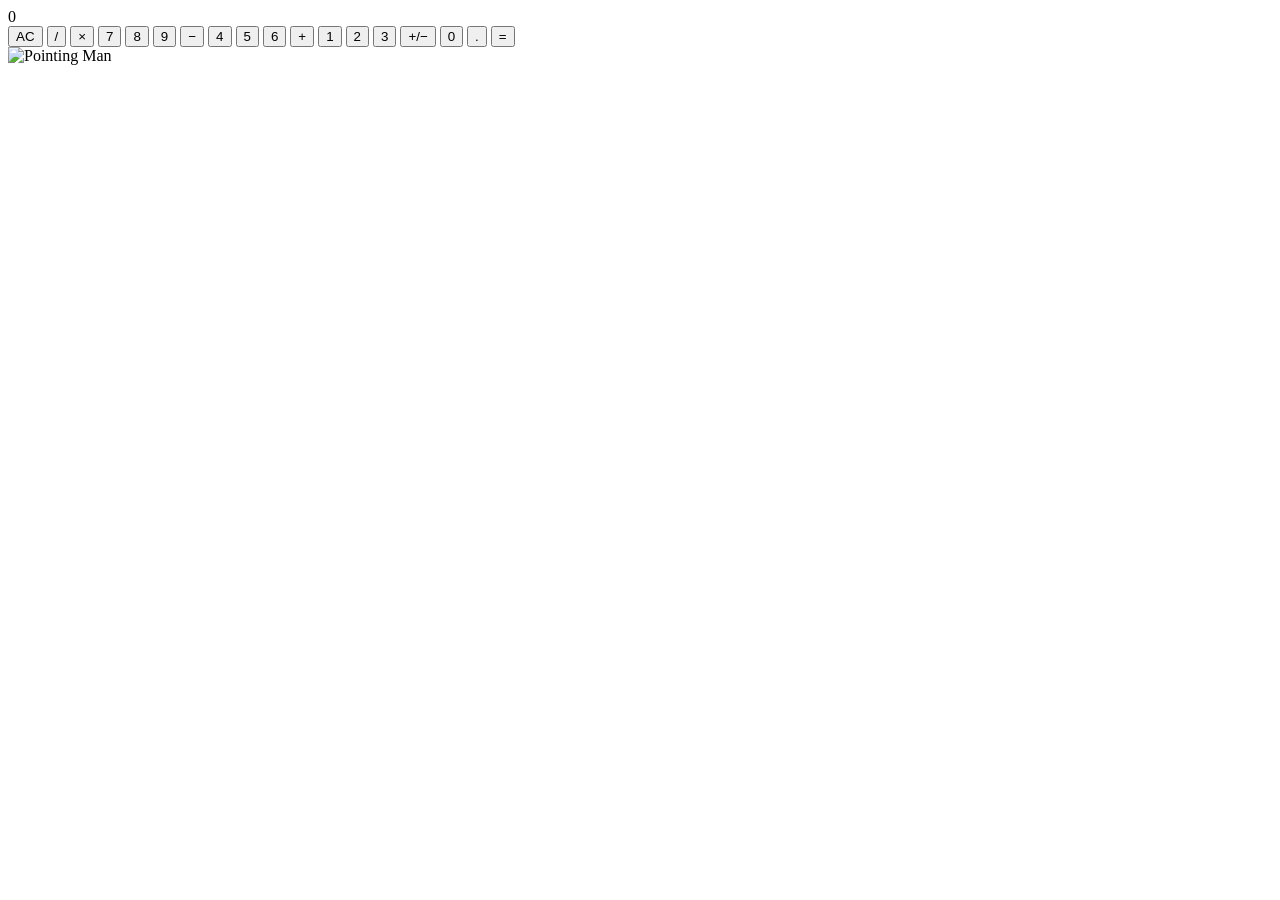
==== Calculator.html @ 141e7284 "Add files via upload" ====
<!DOCTYPE html>
<html lang="en">
<head>
    <meta charset="UTF-8">
    <meta name="viewport" content="width=device-width, initial-scale=1.0">
    <title>Calculator</title>
    <link rel="stylesheet" href="Calculator.css">
</head>
<body>
    <!-- Calculator -->
    <div class="calculator-container">
        <div class="calculator">
            <div class="display" id="display">0</div>
            <div class="buttons">
                <button class="clear" onclick="clearDisplay()">AC</button>
                <button class="operator" onclick="appendOperator('/')">/</button>
                <button class="operator" onclick="appendOperator('*')">×</button>
                
                <button onclick="appendNumber('7')">7</button>
                <button onclick="appendNumber('8')">8</button>
                <button onclick="appendNumber('9')">9</button>
                <button class="operator" onclick="appendOperator('-')">−</button>
                
                <button onclick="appendNumber('4')">4</button>
                <button onclick="appendNumber('5')">5</button>
                <button onclick="appendNumber('6')">6</button>
                <button class="operator" onclick="appendOperator('+')">+</button>
                
                <button onclick="appendNumber('1')">1</button>
                <button onclick="appendNumber('2')">2</button>
                <button onclick="appendNumber('3')">3</button>
                <button onclick="toggleSign()" class="operator">+/−</button>
                
                <button onclick="appendNumber('0')">0</button>
                <button onclick="appendNumber('.')">.</button>
                <button class="equals" onclick="calculate()">=</button>
            </div>
        </div>
    </div>

    <!-- Image -->
    <div class="image-container">
        <img src="2.png" alt="Pointing Man" class="man-image">
    </div>

    <script src="calculator.js"></script>
</body>
</html>
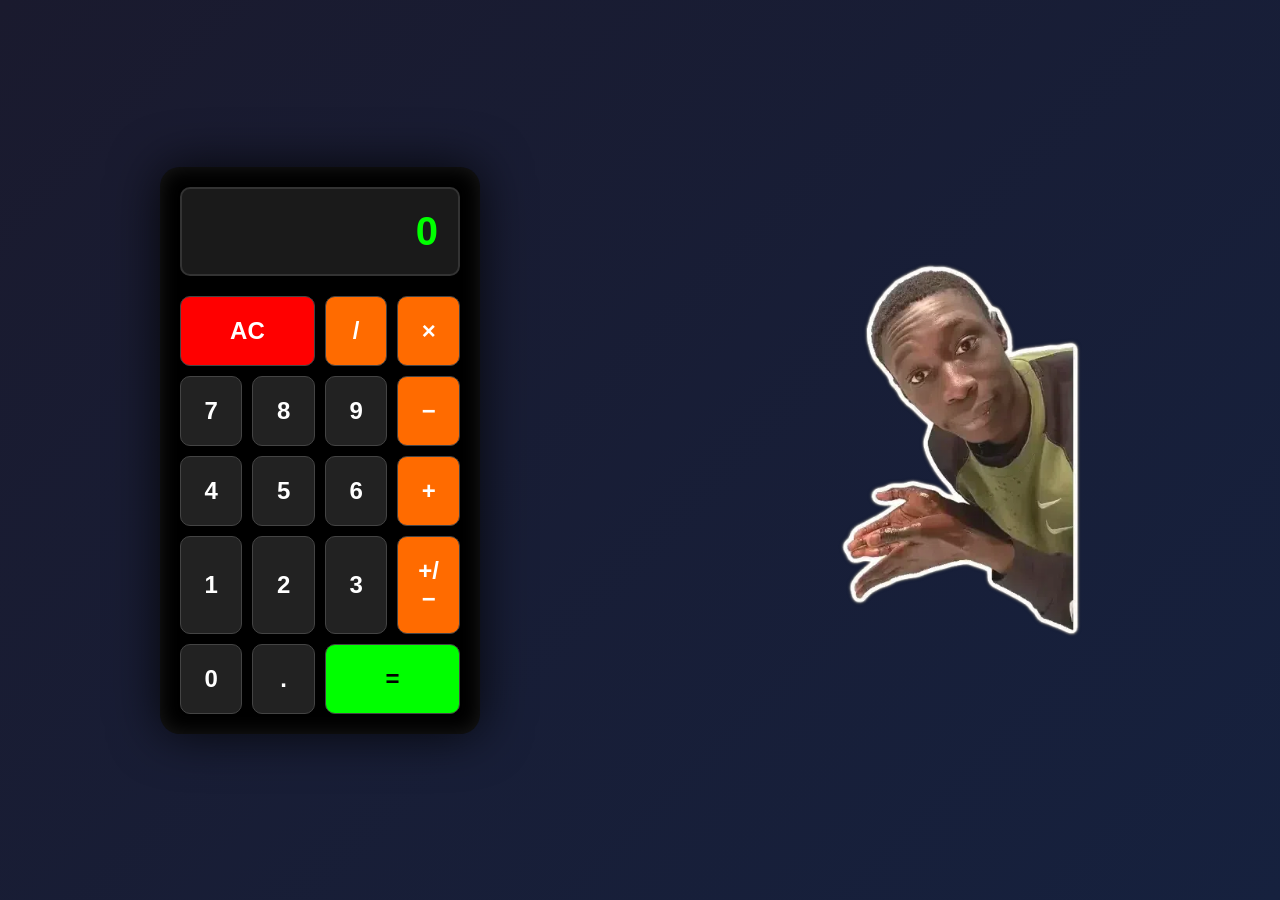
==== commit 203cb07d: "Fix HTML formatting in Calculator.html" ====
--- a/Calculator.html
+++ b/Calculator.html
@@ -7,7 +7,6 @@
     <link rel="stylesheet" href="Calculator.css">
 </head>
 <body>
-    <!-- Calculator -->
     <div class="calculator-container">
         <div class="calculator">
             <div class="display" id="display">0</div>
@@ -37,12 +36,10 @@
             </div>
         </div>
     </div>
-
-    <!-- Image -->
     <div class="image-container">
         <img src="2.png" alt="Pointing Man" class="man-image">
     </div>
 
     <script src="calculator.js"></script>
 </body>
-</html>+</html>
--- a/Calculator.css
+++ b/Calculator.css
@@ -0,0 +1,135 @@
+* {
+    margin: 0;
+    padding: 0;
+    box-sizing: border-box;
+}
+
+body {
+    display: flex;
+    justify-content: space-between;
+    align-items: center;
+    min-height: 100vh;
+    background: linear-gradient(135deg, #1a1a2e 0%, #16213e 100%);
+    font-family: 'Arial', sans-serif;
+    padding: 40px;
+    gap: 80px;
+}
+
+ /* Calculator thingy */
+.calculator-container {
+    display: flex;
+    justify-content: center;
+    align-items: center;
+    flex: 1;
+}
+
+.calculator {
+    background: #000;
+    border-radius: 20px;
+    padding: 20px;
+    box-shadow: 0 0 50px rgba(0, 0, 0, 0.8), inset 0 0 20px rgba(255, 255, 255, 0.1);
+    width: 100%;
+    max-width: 320px;
+}
+
+.display {
+    background: #1a1a1a;
+    color: #00ff00;
+    font-size: 2.5em;
+    padding: 20px;
+    border-radius: 10px;
+    text-align: right;
+    margin-bottom: 20px;
+    min-height: 60px;
+    font-weight: bold;
+    border: 2px solid #333;
+    word-wrap: break-word;
+    word-break: break-all;
+}
+
+.buttons {
+    display: grid;
+    grid-template-columns: repeat(4, 1fr);
+    gap: 10px;
+}
+
+button {
+    padding: 20px;
+    font-size: 1.5em;
+    border: none;
+    border-radius: 10px;
+    cursor: pointer;
+    font-weight: bold;
+    transition: all 0.3s ease;
+    background: #222;
+    color: #fff;
+    border: 1px solid #444;
+}
+
+button:hover {
+    background: #333;
+    transform: scale(1.05);
+}
+
+button:active {
+    transform: scale(0.95);
+}
+
+.operator {
+    background: #ff6b00;
+    color: #fff;
+}
+
+.operator:hover {
+    background: #ff8c00;
+}
+
+.equals {
+    background: #00ff00;
+    color: #000;
+    grid-column: span 2;
+}
+
+.equals:hover {
+    background: #00dd00;
+}
+
+.clear {
+    background: #ff0000;
+    color: #fff;
+    grid-column: span 2;
+}
+
+.clear:hover {
+    background: #dd0000;
+}
+
+/* imagethingy */
+.image-container {
+    flex: 1;
+    display: flex;
+    justify-content: center;
+    align-items: center;
+}
+
+.man-image {
+    width: 100%;
+    max-width: 400px;
+    height: auto;
+    object-fit: contain;
+}
+
+@media (max-width: 768px) {
+    body {
+        flex-direction: column;
+        gap: 40px;
+    }
+
+    .calculator-container {
+        flex: 1;
+    }
+
+    .image-container {
+        flex: 1;
+    }
+}
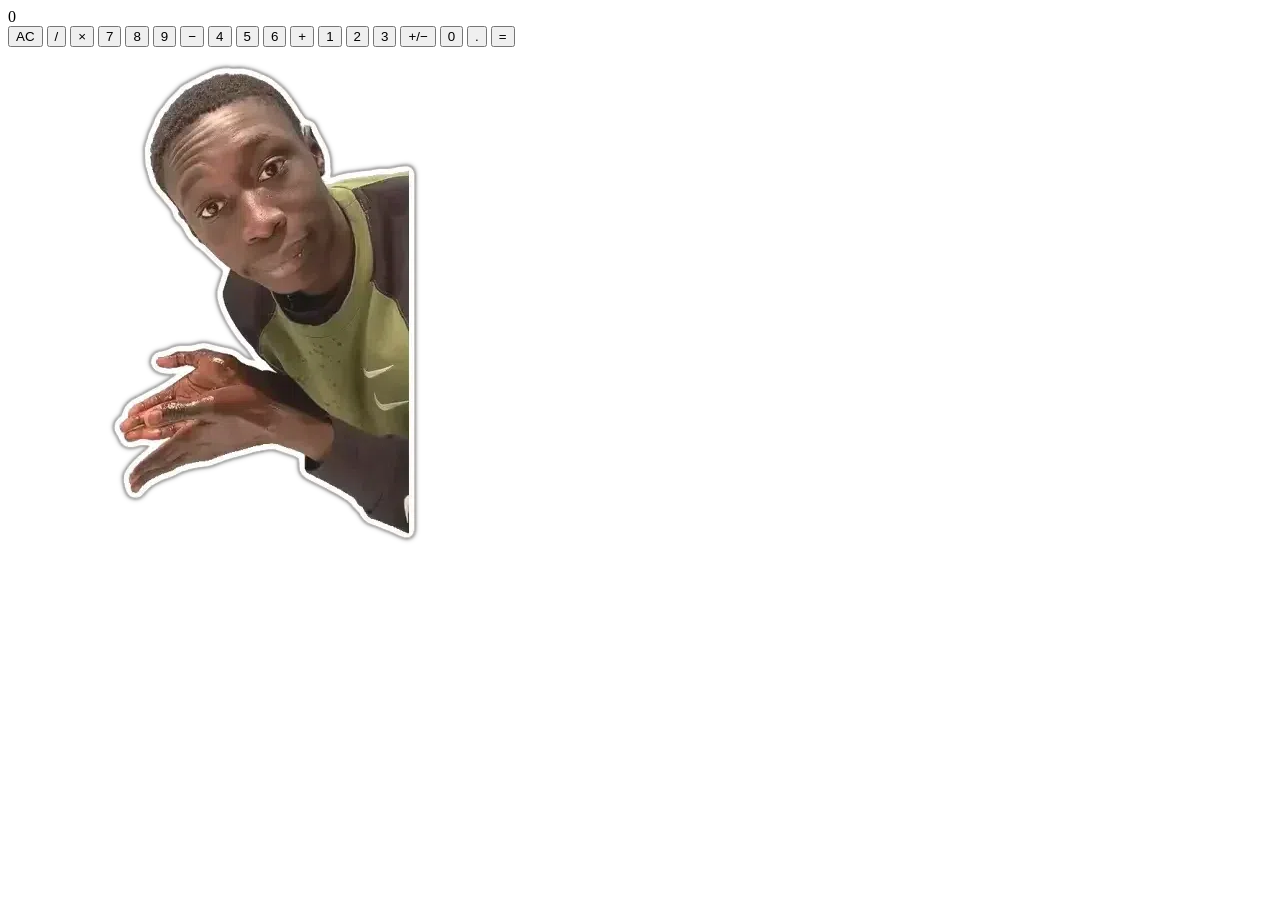
==== commit 2c50d520: "Update Calculator.html" ====
--- a/Calculator.html
+++ b/Calculator.html
@@ -4,7 +4,7 @@
     <meta charset="UTF-8">
     <meta name="viewport" content="width=device-width, initial-scale=1.0">
     <title>Calculator</title>
-    <link rel="stylesheet" href="Calculator.css">
+    <link rel="stylesheet" href="style.css">
 </head>
 <body>
     <div class="calculator-container">
@@ -40,6 +40,6 @@
         <img src="2.png" alt="Pointing Man" class="man-image">
     </div>
 
-    <script src="calculator.js"></script>
+    <script src=".js"></script>
 </body>
 </html>
